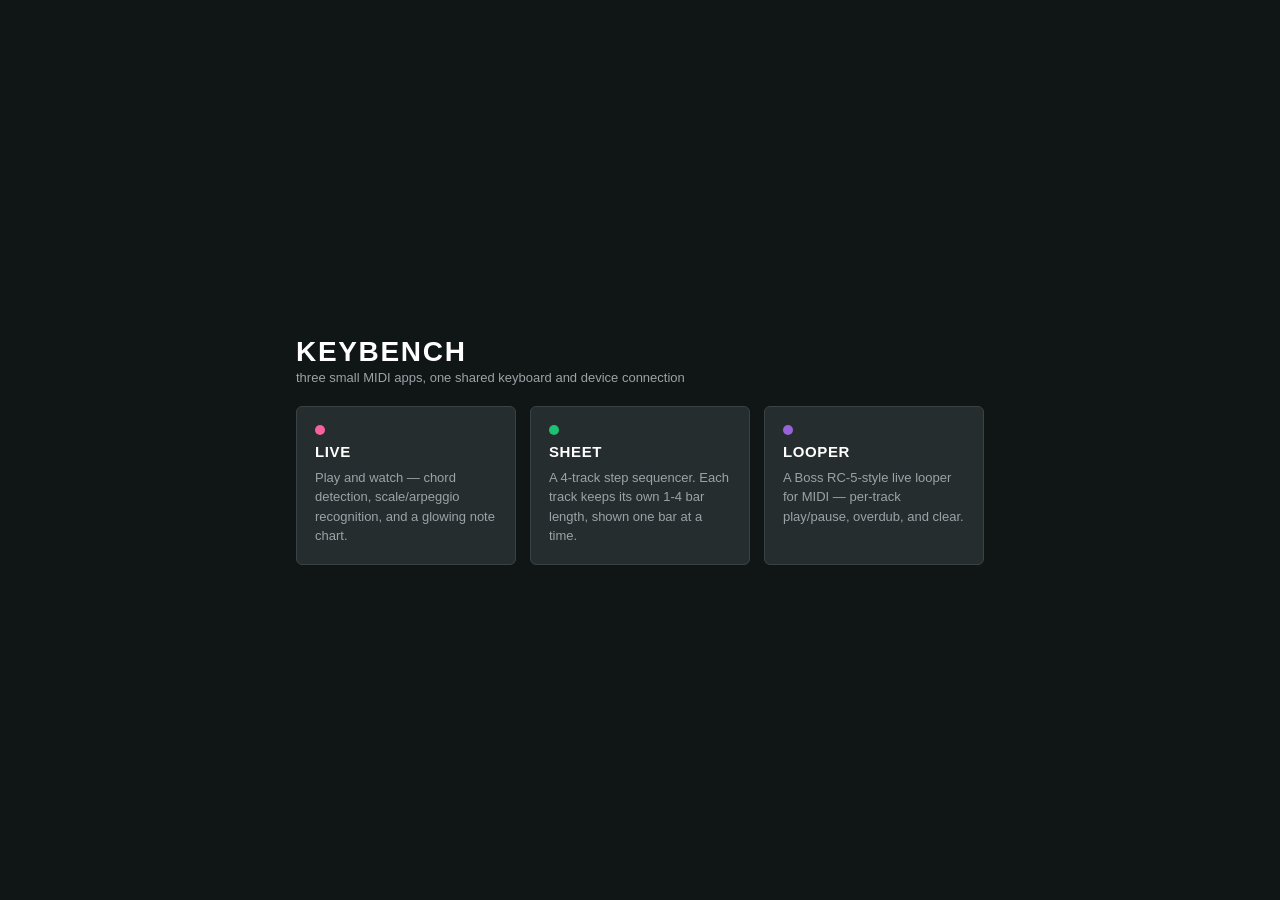
==== app/index.html @ 885f8cc2 "Add Keybench: Live, Sheet, and Looper MIDI apps, plus Uno R4 merger sketch Three standalone apps sha" ====
<!DOCTYPE html>
<html lang="en">
<head>
<meta charset="utf-8">
<meta name="viewport" content="width=device-width, initial-scale=1">
<title>Keybench</title>
<link rel="stylesheet" href="shared.css">
<style>
  body { align-items:center; justify-content:center; }
  .launcher { max-width:720px; width:100%; padding:16px; display:flex; flex-direction:column; gap:20px; }
  .launcher-head b {
    font-family:var(--font-display); font-size:28px; letter-spacing:.06em; font-weight:700;
    text-transform:uppercase; display:block;
  }
  .launcher-head span { color:var(--text-muted); font-size:13px; }
  .launcher-cards { display:grid; grid-template-columns:repeat(3, 1fr); gap:14px; }
  @media (max-width:640px) { .launcher-cards { grid-template-columns:1fr; } }
  .launcher-card {
    display:flex; flex-direction:column; gap:8px; text-align:left; text-decoration:none; color:var(--text);
    background:var(--surface); border:1px solid var(--border); border-radius:6px; padding:18px;
  }
  .launcher-card:hover { border-color:var(--accent); }
  .launcher-card .dot { width:10px; height:10px; border-radius:50%; background:var(--track-color); }
  .launcher-card b { font-family:var(--font-display); font-size:15px; letter-spacing:.04em; text-transform:uppercase; }
  .launcher-card p { margin:0; font-size:13px; color:var(--text-muted); line-height:1.5; }
</style>
</head>
<body>

<div class="launcher">
  <div class="launcher-head">
    <b>Keybench</b>
    <span>three small MIDI apps, one shared keyboard and device connection</span>
  </div>
  <div class="launcher-cards">
    <a class="launcher-card" href="live.html" style="--track-color:var(--t1)">
      <span class="dot"></span>
      <b>Live</b>
      <p>Play and watch — chord detection, scale/arpeggio recognition, and a glowing note chart.</p>
    </a>
    <a class="launcher-card" href="sheet.html" style="--track-color:var(--t2)">
      <span class="dot"></span>
      <b>Sheet</b>
      <p>A 4-track step sequencer. Each track keeps its own 1-4 bar length, shown one bar at a time.</p>
    </a>
    <a class="launcher-card" href="looper.html" style="--track-color:var(--t4)">
      <span class="dot"></span>
      <b>Looper</b>
      <p>A Boss RC-5-style live looper for MIDI — per-track play/pause, overdub, and clear.</p>
    </a>
  </div>
</div>

</body>
</html>
---- app/shared.css ----
/* Composer system (Bauhaus confetti on concrete), committed to a single dark scheme —
   this is the product's own screen, not a page that should flip with the OS.
   Shared by every page in app/ (launcher, live.html, sheet.html). */
:root {
  --bg:#101516; --surface:#262D2F; --surface-raised:#2F3739;
  --border:#3A4245; --text:#FFFFFF; --text-muted:#9AA3A6;
  --accent:#1871DA; --accent-soft:rgba(24,113,218,.18);
  --rec:#C60808; --mute-active:#C60808; --ok:#1EC072;
  --t1:#F6609F; --t2:#1EC072; --t3:#FFBB38; --t4:#9664D7;
  --key-white:#EDE7DD; --key-white-text:#1B1917; --key-black:#15130F;
  --shadow-focus:0 0 0 3px rgba(24,113,218,.3);
  --font-display:'Helvetica Neue',Arial,ui-sans-serif,sans-serif;
  --font-body:-apple-system,'Segoe UI','Helvetica Neue',Arial,sans-serif;
  --font-mono:'SF Mono','Cascadia Code','JetBrains Mono',ui-monospace,'Courier New',monospace;
}

* { box-sizing: border-box; }
html,body { margin:0; height:100%; }
body {
  background: var(--bg);
  color: var(--text);
  font-family: var(--font-body);
  display:flex; flex-direction:column;
  min-height:100vh; min-height:100dvh;
}
button { font-family: inherit; cursor:pointer; }
button:focus-visible, [tabindex]:focus-visible, input:focus-visible {
  outline: 2px solid var(--accent); outline-offset: 2px; box-shadow: var(--shadow-focus);
}
@media (prefers-reduced-motion: reduce) {
  * { animation-duration: .001s !important; transition-duration: .001s !important; }
}

/* lucide icons, inlined (no CDN / no JS lib — every icon is a static SVG, see shared.js) */
.icon { width:16px; height:16px; display:inline-block; flex:0 0 auto; }

/* ---- chassis (the product; fills the real viewport, reflows via its own container query) ---- */
.chassis {
  container-type: inline-size;
  background: var(--surface);
  padding: 16px;
  display:flex; flex-direction:column;
  flex:1; min-height:0;
}

/* navbar: wordmark + quick-connect + a settings toggle for the fuller device list.
   Each app page has exactly one center view, so there's no tab row to switch between
   here — switching apps is a page navigation (via the wordmark), not an in-page tab. */
.chassis-head { display:flex; align-items:flex-start; justify-content:space-between; gap:12px; margin-bottom:12px; }
.wordmark { display:flex; flex-direction:column; gap:2px; color:inherit; text-decoration:none; }
.wordmark b {
  font-family:var(--font-display); font-size:20px; letter-spacing:.06em;
  font-weight:700; text-transform: uppercase; color:var(--text);
}
.wordmark span { font-size:12.5px; color:var(--text-muted); letter-spacing:.03em; }

.nav-controls { display:flex; align-items:center; gap:8px; }
.quick-connect { display:flex; align-items:center; gap:6px; }
.quick-connect .icon { width:13px; height:13px; }
.gear-btn {
  width:36px; height:36px; border-radius:9999px; border:1px solid var(--border);
  background:var(--bg); color:var(--text-muted); display:flex; align-items:center; justify-content:center;
  flex:0 0 auto;
}
.gear-btn[aria-pressed="true"] { background:var(--accent); border-color:var(--accent); color:#fff; }

/* metronome: one shared tempo + click, in every app's navbar */
.metronome { display:flex; align-items:center; gap:6px; }
.tbtn-sm {
  width:28px; height:28px; border-radius:9999px; background:var(--bg); border:1px solid var(--border);
  color:var(--text); display:flex; align-items:center; justify-content:center; flex:0 0 auto;
}
.tbtn-sm .icon { width:13px; height:13px; }
.tbtn-sm[aria-pressed="true"] { background:var(--accent); border-color:var(--accent); color:#fff; }
.metronome .bpm-readout {
  font-family:var(--font-mono); font-variant-numeric:tabular-nums; font-size:14px; font-weight:700;
  width:30px; text-align:center; color:var(--text);
}
.beat-dot { width:10px; height:10px; border-radius:50%; background:var(--border); flex:0 0 auto; }

@container (max-width: 460px) {
  .chassis-head { flex-direction:column; }
  .nav-controls { align-self:stretch; justify-content:space-between; flex-wrap:wrap; }
}

.screen {
  background: var(--bg);
  border:1px solid var(--border);
  border-radius:6px;
  padding:16px;
  display:flex; flex-direction:column; gap:14px;
  flex:1; min-height:0;
}
.panel { display:none; flex-direction:column; gap:14px; flex:1; min-height:0; }
.panel.active { display:flex; }

/* ================= SHARED VERTICAL PIANO / ROLL ================= */
.roll-scroll {
  position:relative; display:flex; flex:1; min-height:260px; overflow:auto;
  border:1px solid var(--border); border-radius:6px; background:var(--surface);
}

/* sticky, not a nested scroll container: a second independent scroller is what
   desyncs the keys from the grid when the grid also needs to scroll horizontally */
.roll-keycol { display:flex; flex-direction:column; flex:0 0 56px; position:sticky; left:0; z-index:2; }
.roll-key {
  height:28px; flex:0 0 28px; display:flex; align-items:center; justify-content:flex-end;
  padding-right:8px; font-family:var(--font-mono); font-size:12px;
  border-bottom:1px solid var(--border); cursor:pointer; user-select:none; touch-action:none;
  transition: background .08s ease;
}
.roll-key.white { background:var(--key-white); color:var(--key-white-text); }
.roll-key.black { background:var(--key-black); color:#fff; }
.roll-key.white.on { background: color-mix(in srgb, var(--key-white) 55%, var(--accent)); }
.roll-key.black.on { background: color-mix(in srgb, var(--key-black) 45%, var(--accent)); }

.key-hint { text-align:center; font-size:12.5px; color:var(--text-muted); margin-top:-2px; }

/* ---- generic pill controls, used by transport/grid-settings and the device panel ---- */
.pill-group {
  display:flex; align-items:center; gap:2px; background:var(--surface-raised); border:1px solid var(--border);
  border-radius:9999px; padding:3px;
}
.pill-group .pg-label { font-size:12px; color:var(--text-muted); padding:0 6px 0 8px; }
.pill-group button {
  background:transparent; border:none; border-radius:9999px; padding:5px 10px;
  font-family:var(--font-mono); font-size:12px; color:var(--text-muted);
  display:flex; align-items:center; justify-content:center;
}
.pill-group button.icon-btn { padding:6px; }
.pill-group button .icon { width:12px; height:12px; }
.pill-group button[aria-pressed="true"] { background:var(--accent); color:#fff; }
.pill-group button:disabled { opacity:.35; cursor:default; }

.btn-pill {
  align-self:flex-start; border-radius:9999px; border:1px solid var(--border); background:var(--surface-raised);
  color:var(--text); padding:8px 16px; font-size:12px; font-family:var(--font-mono);
}
.btn-pill[disabled] { opacity:.5; cursor:default; }
.btn-pill.on { background:var(--accent); border-color:var(--accent); color:#fff; }

/* ================= DEVICE (MIDI settings) ================= */
.settings-scroll { flex:1; min-height:0; overflow-y:auto; display:flex; flex-direction:column; gap:20px; }
.settings-section { display:flex; flex-direction:column; gap:8px; }
.settings-section h3 {
  font-family:var(--font-display); font-size:13px; letter-spacing:.06em; text-transform:uppercase;
  color:var(--text-muted); font-weight:600; margin:0;
}
.device-list { display:flex; flex-direction:column; gap:4px; border:1px solid var(--border); border-radius:6px; background:var(--surface-raised); padding:8px; }
.device-row {
  display:flex; align-items:center; gap:10px; padding:10px 12px; border-radius:6px; cursor:pointer;
  background:transparent; border:none; width:100%; text-align:left; color:var(--text); font:inherit;
}
.device-row:hover { background: var(--bg); }
.device-row[aria-checked="true"] { background: var(--accent-soft); }
.device-row[aria-checked="true"] .device-info small { color: var(--text); }
.device-dot { width:8px; height:8px; border-radius:50%; background:var(--ok); flex:0 0 auto; }
.device-dot.off { background:var(--border); }
.device-info { display:flex; flex-direction:column; flex:1; min-width:0; gap:1px; }
.device-info b { font-size:13px; font-weight:600; }
.device-info small { font-family:var(--font-mono); font-size:12px; color:var(--text-muted); }
.device-check { width:16px; height:16px; border-radius:50%; border:1.5px solid var(--border); flex:0 0 auto; position:relative; }
.device-row[aria-checked="true"] .device-check { border-color:var(--accent); }
.device-row[aria-checked="true"] .device-check::after { content:""; position:absolute; inset:3px; border-radius:50%; background:var(--accent); }

.settings-foot { display:flex; flex-direction:column; gap:8px; }
.settings-note { font-size:12.5px; color:var(--text-muted); max-width:52ch; }
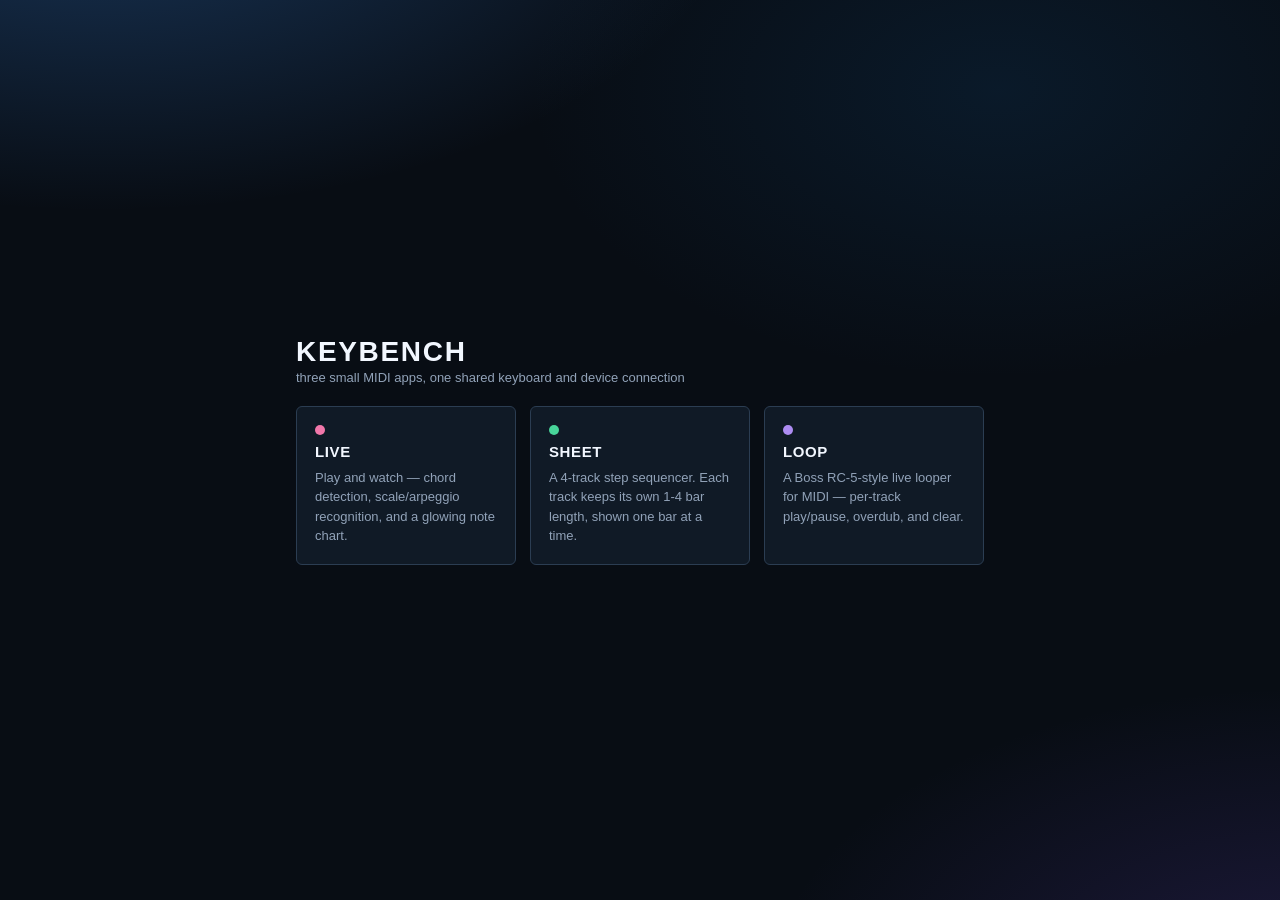
==== commit 1fed2f7d: "feat: reorganize Keybench apps and polish piano rolls" ====
--- a/app/index.html
+++ b/app/index.html
@@ -2,9 +2,10 @@
 <html lang="en">
 <head>
 <meta charset="utf-8">
-<meta name="viewport" content="width=device-width, initial-scale=1">
+<meta name="viewport" content="width=device-width, initial-scale=1, viewport-fit=cover, interactive-widget=resizes-content">
+<meta name="theme-color" content="#080d14">
 <title>Keybench</title>
-<link rel="stylesheet" href="shared.css">
+<link rel="stylesheet" href="assets/shared.css">
 <style>
   body { align-items:center; justify-content:center; }
   .launcher { max-width:720px; width:100%; padding:16px; display:flex; flex-direction:column; gap:20px; }
@@ -19,7 +20,7 @@
     display:flex; flex-direction:column; gap:8px; text-align:left; text-decoration:none; color:var(--text);
     background:var(--surface); border:1px solid var(--border); border-radius:6px; padding:18px;
   }
-  .launcher-card:hover { border-color:var(--accent); }
+  @media (hover: hover) and (pointer: fine) { .launcher-card:hover { border-color:var(--accent); } }
   .launcher-card .dot { width:10px; height:10px; border-radius:50%; background:var(--track-color); }
   .launcher-card b { font-family:var(--font-display); font-size:15px; letter-spacing:.04em; text-transform:uppercase; }
   .launcher-card p { margin:0; font-size:13px; color:var(--text-muted); line-height:1.5; }
@@ -33,19 +34,19 @@
     <span>three small MIDI apps, one shared keyboard and device connection</span>
   </div>
   <div class="launcher-cards">
-    <a class="launcher-card" href="live.html" style="--track-color:var(--t1)">
+    <a class="launcher-card" href="live/" style="--track-color:var(--t1)">
       <span class="dot"></span>
       <b>Live</b>
       <p>Play and watch — chord detection, scale/arpeggio recognition, and a glowing note chart.</p>
     </a>
-    <a class="launcher-card" href="sheet.html" style="--track-color:var(--t2)">
+    <a class="launcher-card" href="sheet/" style="--track-color:var(--t2)">
       <span class="dot"></span>
       <b>Sheet</b>
       <p>A 4-track step sequencer. Each track keeps its own 1-4 bar length, shown one bar at a time.</p>
     </a>
-    <a class="launcher-card" href="looper.html" style="--track-color:var(--t4)">
+    <a class="launcher-card" href="loop/" style="--track-color:var(--t4)">
       <span class="dot"></span>
-      <b>Looper</b>
+      <b>Loop</b>
       <p>A Boss RC-5-style live looper for MIDI — per-track play/pause, overdub, and clear.</p>
     </a>
   </div>
--- a/app/assets/shared.css
+++ b/app/assets/shared.css
@@ -0,0 +1,214 @@
+/* Composer system (Bauhaus confetti on concrete), committed to a single dark scheme —
+   this is the product's own screen, not a page that should flip with the OS.
+   Shared by the launcher and every app folder in app/. */
+:root {
+  --bg:#080d14; --surface:#101a26; --surface-raised:#162333; --surface-elevated:#1c2b3e;
+  --border:#2b3d52; --border-strong:#405874; --text:#f2f7ff; --text-muted:#91a2b8;
+  --accent:#48a8ff; --accent-strong:#248bea; --accent-soft:rgba(72,168,255,.14);
+  --rec:#ff626d; --mute-active:#e6505b; --ok:#48d59a;
+  --t1:#f177aa; --t2:#48d59a; --t3:#f7bd52; --t4:#ad8cf2;
+  --key-white:#e8edf2; --key-white-text:#17202b; --key-black:#111923;
+  --shadow-focus:0 0 0 3px rgba(72,168,255,.28);
+  --shadow-panel:0 18px 48px rgba(0,0,0,.2), inset 0 1px 0 rgba(255,255,255,.025);
+  --font-display:'Helvetica Neue',Arial,ui-sans-serif,sans-serif;
+  --font-body:-apple-system,'Segoe UI','Helvetica Neue',Arial,sans-serif;
+  --font-mono:'SF Mono','Cascadia Code','JetBrains Mono',ui-monospace,'Courier New',monospace;
+}
+
+* { box-sizing: border-box; }
+html { -webkit-tap-highlight-color:transparent; -webkit-text-size-adjust:100%; overscroll-behavior:none; background:var(--bg); }
+html,body { margin:0; height:100%; height:100dvh; }
+body {
+  background:
+    radial-gradient(ellipse 70% 52% at 8% -14%, rgba(57,133,224,.34), transparent 72%),
+    radial-gradient(ellipse 60% 48% at 102% 110%, rgba(91,62,177,.25), transparent 70%),
+    radial-gradient(ellipse 48% 42% at 78% 10%, rgba(18,77,128,.2), transparent 76%),
+    #080d14;
+  color: var(--text);
+  font-family: var(--font-body);
+  display:flex; flex-direction:column;
+  min-height:100vh; min-height:100dvh; overscroll-behavior:none;
+}
+button, a, [role="button"] { touch-action:manipulation; user-select:none; -webkit-user-select:none; -webkit-touch-callout:none; }
+button { font-family: inherit; cursor:pointer; transition:background .18s ease, border-color .18s ease, color .18s ease, transform .18s ease, box-shadow .18s ease; }
+@media (hover: hover) and (pointer: fine) {
+  button:hover:not(:disabled) { border-color:var(--border-strong); }
+  .device-row:hover { background:var(--bg); }
+}
+button:active:not(:disabled) { transform:translateY(1px) scale(.985); }
+button:disabled { cursor:not-allowed; }
+button:focus-visible, [tabindex]:focus-visible, input:focus-visible {
+  outline: 2px solid var(--accent); outline-offset: 2px; box-shadow: var(--shadow-focus);
+}
+@media (prefers-reduced-motion: reduce) {
+  * { animation-duration: .001s !important; transition-duration: .001s !important; }
+}
+
+/* lucide icons, inlined (no CDN / no JS lib — every icon is a static SVG, see shared.js) */
+.icon { width:16px; height:16px; display:inline-block; flex:0 0 auto; }
+
+/* ---- chassis (the product; fills the real viewport, reflows via its own container query) ---- */
+.chassis {
+  container-type: inline-size;
+  background:
+    linear-gradient(112deg, rgba(18,34,53,.76), rgba(10,18,29,.68) 42%, rgba(18,22,44,.58)),
+    color-mix(in srgb, var(--surface) 88%, transparent);
+  border-inline:1px solid rgba(120,160,200,.08);
+  width:100%;
+  padding:calc(20px + env(safe-area-inset-top, 0px)) calc(20px + env(safe-area-inset-right, 0px)) calc(20px + env(safe-area-inset-bottom, 0px)) calc(20px + env(safe-area-inset-left, 0px));
+  display:flex; flex-direction:column;
+  flex:1; min-height:0;
+}
+
+/* navbar: wordmark + quick-connect + a settings toggle for the fuller device list.
+   Each app page has exactly one center view, so there's no tab row to switch between
+   here — switching apps is a page navigation (via the wordmark), not an in-page tab. */
+.chassis-head { display:flex; align-items:center; justify-content:space-between; gap:16px; margin-bottom:16px; padding:0 2px; }
+.wordmark { display:flex; flex-direction:column; gap:3px; color:inherit; text-decoration:none; }
+.wordmark b {
+  font-family:var(--font-display); font-size:21px; letter-spacing:-.045em;
+  font-weight:750; color:var(--text);
+}
+.wordmark span { font-size:11px; color:var(--accent); letter-spacing:.1em; text-transform:uppercase; font-weight:700; }
+
+.nav-controls { display:flex; align-items:center; gap:8px; }
+.quick-connect { display:flex; align-items:center; gap:6px; }
+.quick-connect .icon { width:13px; height:13px; }
+.gear-btn {
+  width:38px; height:38px; border-radius:11px; border:1px solid var(--border);
+  background:var(--surface-raised); color:var(--text-muted); display:flex; align-items:center; justify-content:center;
+  flex:0 0 auto;
+}
+.gear-btn[aria-pressed="true"] { background:var(--accent); border-color:var(--accent); color:#fff; }
+
+/* metronome: one shared tempo + click, in every app's navbar */
+.metronome { display:flex; align-items:center; gap:4px; padding:3px; border:1px solid var(--border); background:var(--surface-raised); border-radius:12px; }
+.tbtn-sm {
+  width:28px; height:28px; border-radius:8px; background:transparent; border:1px solid transparent;
+  color:var(--text); display:flex; align-items:center; justify-content:center; flex:0 0 auto;
+}
+.tbtn-sm .icon { width:13px; height:13px; }
+.tbtn-sm[aria-pressed="true"] { background:var(--accent); border-color:var(--accent); color:#fff; }
+.metronome .bpm-readout {
+  font-family:var(--font-mono); font-variant-numeric:tabular-nums; font-size:14px; font-weight:700;
+  width:34px; text-align:center; color:var(--text);
+}
+.beat-dot { width:7px; height:7px; border-radius:50%; background:var(--border-strong); flex:0 0 auto; margin-inline:3px 4px; }
+
+@container (max-width: 460px) {
+  .chassis-head { flex-direction:column; }
+  .nav-controls { align-self:stretch; justify-content:space-between; flex-wrap:wrap; }
+}
+
+.screen {
+  background:
+    radial-gradient(ellipse 78% 54% at 4% 0%, rgba(51,121,197,.12), transparent 72%),
+    linear-gradient(140deg, rgba(21,34,50,.93), rgba(9,15,23,.97));
+  border:1px solid rgba(89,119,151,.32);
+  border-radius:16px;
+  padding:18px;
+  box-shadow:var(--shadow-panel);
+  position:relative; overflow:hidden;
+  display:flex; flex-direction:column; gap:14px;
+  flex:1; min-height:0;
+}
+.panel { display:none; flex-direction:column; gap:16px; flex:1; min-height:0; }
+.panel.active { display:flex; }
+.settings-drawer {
+  display:flex; position:absolute; z-index:10; inset:0 0 0 auto; width:min(460px, 100%);
+  padding:22px; border-left:1px solid rgba(120,170,220,.36);
+  background:linear-gradient(145deg, rgba(25,43,64,.98), rgba(9,16,25,.99));
+  box-shadow:-24px 0 56px rgba(0,0,0,.4), inset 1px 0 0 rgba(255,255,255,.035);
+  transform:translateX(104%); opacity:0; visibility:hidden;
+  transition:transform .24s cubic-bezier(.2,.8,.2,1), opacity .18s ease, visibility 0s linear .24s;
+}
+.settings-drawer.active { transform:translateX(0); opacity:1; visibility:visible; transition-delay:0s; }
+.settings-drawer .settings-scroll { max-width:none; }
+
+/* ================= SHARED VERTICAL PIANO / ROLL ================= */
+.roll-scroll {
+  position:relative; display:flex; flex:1; min-height:260px; overflow:auto;
+  border:1px solid var(--border); border-radius:12px; background:#0a111a;
+  box-shadow:inset 0 1px 0 rgba(255,255,255,.025); overscroll-behavior:contain;
+}
+
+/* sticky, not a nested scroll container: a second independent scroller is what
+   desyncs the keys from the grid when the grid also needs to scroll horizontally */
+.roll-keycol { display:flex; flex-direction:column; flex:0 0 58px; position:sticky; left:0; z-index:2; box-shadow:8px 0 20px rgba(0,0,0,.16); }
+.roll-key {
+  height:28px; flex:0 0 28px; display:flex; align-items:center; justify-content:flex-end;
+  padding-right:8px; font-family:var(--font-mono); font-size:12px;
+  border-bottom:1px solid rgba(43,61,82,.8); cursor:pointer; user-select:none; touch-action:none;
+  transition: background .08s ease;
+}
+.roll-key.white { background:var(--key-white); color:var(--key-white-text); }
+.roll-key.black { background:var(--key-black); color:#fff; }
+.roll-key.middle-c {
+  color:var(--accent); font-weight:800;
+  box-shadow:inset 0 1px 0 rgba(105,190,255,.9), inset 0 -1px 0 rgba(105,190,255,.9);
+}
+.roll-key.white.on { background: color-mix(in srgb, var(--key-white) 55%, var(--accent)); }
+.roll-key.black.on { background: color-mix(in srgb, var(--key-black) 45%, var(--accent)); }
+
+.key-hint { text-align:center; font-size:12px; line-height:1.55; color:var(--text-muted); margin:0 auto; max-width:90ch; }
+
+/* ---- generic pill controls, used by transport/grid-settings and the device panel ---- */
+.pill-group {
+  display:flex; align-items:center; gap:2px; background:rgba(6,12,19,.46); border:1px solid var(--border);
+  border-radius:10px; padding:3px;
+}
+.pill-group .pg-label { font-size:12px; color:var(--text-muted); padding:0 6px 0 8px; }
+.pill-group button {
+  background:transparent; border:none; border-radius:7px; padding:6px 10px;
+  font-family:var(--font-mono); font-size:12px; color:var(--text-muted);
+  display:flex; align-items:center; justify-content:center;
+}
+.pill-group button.icon-btn { padding:6px; }
+.pill-group button .icon { width:12px; height:12px; }
+.pill-group button[aria-pressed="true"] { background:var(--accent); color:#fff; }
+.pill-group button:disabled { opacity:.35; cursor:default; }
+
+.btn-pill {
+  align-self:flex-start; border-radius:9px; border:1px solid var(--border); background:var(--surface-raised);
+  color:var(--text); padding:9px 14px; font-size:12px; font-weight:650; letter-spacing:.01em;
+}
+.btn-pill[disabled] { opacity:.5; cursor:default; }
+.btn-pill.on { background:var(--accent); border-color:var(--accent); color:#fff; }
+
+/* ================= DEVICE (MIDI settings) ================= */
+.settings-scroll { flex:1; min-height:0; overflow-y:auto; display:flex; flex-direction:column; gap:22px; max-width:760px; overscroll-behavior:contain; }
+.settings-section { display:flex; flex-direction:column; gap:8px; }
+.settings-section h3 {
+  font-family:var(--font-display); font-size:13px; letter-spacing:.06em; text-transform:uppercase;
+  color:var(--text-muted); font-weight:600; margin:0;
+}
+.device-list { display:flex; flex-direction:column; gap:4px; border:1px solid var(--border); border-radius:12px; background:rgba(7,13,20,.42); padding:7px; }
+.device-row {
+  display:flex; align-items:center; gap:10px; padding:11px 12px; border-radius:8px; cursor:pointer;
+  background:transparent; border:none; width:100%; text-align:left; color:var(--text); font:inherit;
+}
+.device-row[aria-checked="true"] { background: var(--accent-soft); }
+.device-row[aria-checked="true"] .device-info small { color: var(--text); }
+.device-dot { width:8px; height:8px; border-radius:50%; background:var(--ok); flex:0 0 auto; }
+.device-dot.off { background:var(--border); }
+.device-info { display:flex; flex-direction:column; flex:1; min-width:0; gap:1px; }
+.device-info b { font-size:13px; font-weight:600; }
+.device-info small { font-family:var(--font-mono); font-size:12px; color:var(--text-muted); }
+.device-check { width:16px; height:16px; border-radius:50%; border:1.5px solid var(--border); flex:0 0 auto; position:relative; }
+.device-row[aria-checked="true"] .device-check { border-color:var(--accent); }
+.device-row[aria-checked="true"] .device-check::after { content:""; position:absolute; inset:3px; border-radius:50%; background:var(--accent); }
+
+.settings-foot { display:flex; flex-direction:column; gap:8px; }
+.settings-note { font-size:12.5px; color:var(--text-muted); max-width:52ch; }
+
+@media (max-width: 600px) {
+  .chassis { padding:calc(12px + env(safe-area-inset-top, 0px)) calc(12px + env(safe-area-inset-right, 0px)) calc(12px + env(safe-area-inset-bottom, 0px)) calc(12px + env(safe-area-inset-left, 0px)); }
+  .chassis-head { align-items:flex-start; margin-bottom:12px; }
+  .screen { border-radius:13px; padding:12px; }
+  .settings-drawer { inset:auto 0 0; width:100%; max-height:min(78dvh, 620px); padding:16px; border-top:1px solid rgba(120,170,220,.36); border-left:0; border-radius:18px 18px 0 0; transform:translateY(104%); box-shadow:0 -18px 48px rgba(0,0,0,.42), inset 0 1px 0 rgba(255,255,255,.04); }
+  .settings-drawer.active { transform:translateY(0); }
+  .metronome { order:2; }
+  .quick-connect { flex:1; min-height:40px; justify-content:center; }
+  .tbtn-sm, .gear-btn { width:40px; height:40px; }
+  .btn-pill { min-height:40px; }
+}
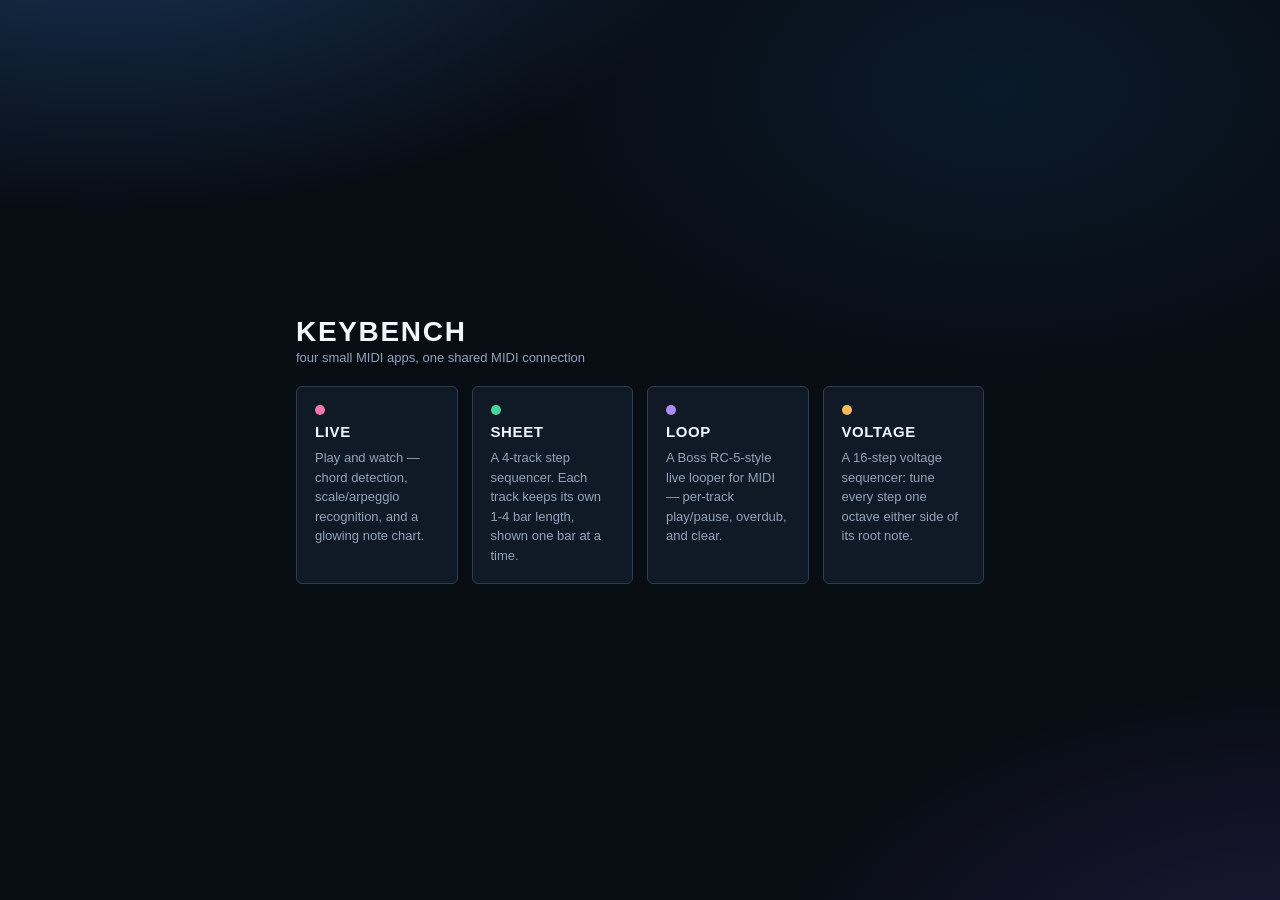
==== commit 74cf9833: "feat: add Voltage step sequencer" ====
--- a/app/index.html
+++ b/app/index.html
@@ -14,7 +14,7 @@
     text-transform:uppercase; display:block;
   }
   .launcher-head span { color:var(--text-muted); font-size:13px; }
-  .launcher-cards { display:grid; grid-template-columns:repeat(3, 1fr); gap:14px; }
+  .launcher-cards { display:grid; grid-template-columns:repeat(4, 1fr); gap:14px; }
   @media (max-width:640px) { .launcher-cards { grid-template-columns:1fr; } }
   .launcher-card {
     display:flex; flex-direction:column; gap:8px; text-align:left; text-decoration:none; color:var(--text);
@@ -31,7 +31,7 @@
 <div class="launcher">
   <div class="launcher-head">
     <b>Keybench</b>
-    <span>three small MIDI apps, one shared keyboard and device connection</span>
+    <span>four small MIDI apps, one shared MIDI connection</span>
   </div>
   <div class="launcher-cards">
     <a class="launcher-card" href="live/" style="--track-color:var(--t1)">
@@ -49,6 +49,11 @@
       <b>Loop</b>
       <p>A Boss RC-5-style live looper for MIDI — per-track play/pause, overdub, and clear.</p>
     </a>
+    <a class="launcher-card" href="voltage/" style="--track-color:var(--t3)">
+      <span class="dot"></span>
+      <b>Voltage</b>
+      <p>A 16-step voltage sequencer: tune every step one octave either side of its root note.</p>
+    </a>
   </div>
 </div>
 
